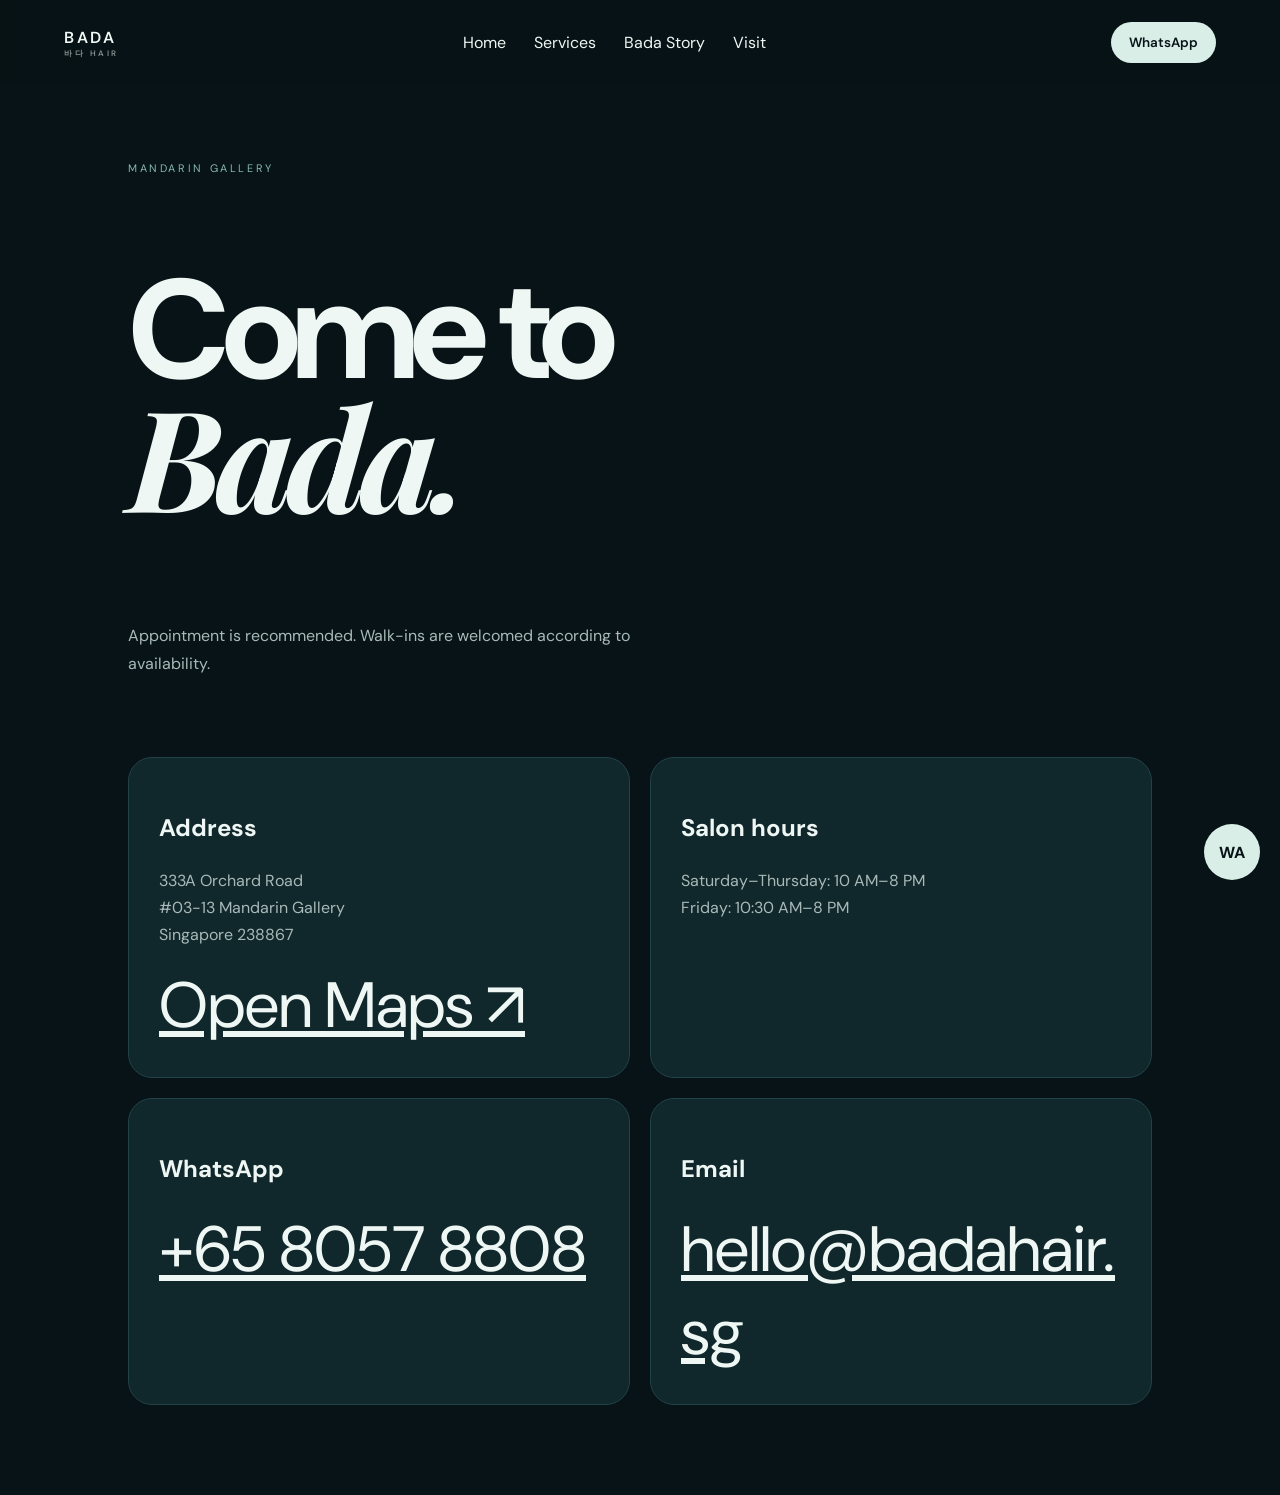
==== contact.html @ ffac12fa "Create Salon 2 contact and directions page" ====
<!doctype html><html><head><meta charset="utf-8"><meta name="viewport" content="width=device-width,initial-scale=1"><title>Visit Bada Hair</title><link rel="stylesheet" href="style.css"><link rel="stylesheet" href="site.css"></head><body><header><a class="logo" href="index.html">BADA<span>바다 HAIR</span></a><nav><a href="index.html">Home</a><a href="services.html">Services</a><a href="experience.html">Bada Story</a><a href="contact.html">Visit</a></nav><a class="navcta" href="https://wa.me/6580578808">WhatsApp</a></header><main class="page"><div class="page-hero"><p class="eyebrow">MANDARIN GALLERY</p><h1>Come to<br><i>Bada.</i></h1><p class="lead">Appointment is recommended. Walk-ins are welcomed according to availability.</p></div><div class="contact-grid"><article class="contact-card reveal"><h3>Address</h3><p>333A Orchard Road<br>#03-13 Mandarin Gallery<br>Singapore 238867</p><a class="big-link" href="https://www.google.com/maps/search/?api=1&query=333A%20Orchard%20Road%20Singapore%20238867">Open Maps ↗</a></article><article class="contact-card reveal"><h3>Salon hours</h3><p>Saturday–Thursday: 10 AM–8 PM<br>Friday: 10:30 AM–8 PM</p></article><article class="contact-card reveal"><h3>WhatsApp</h3><a class="big-link" href="https://wa.me/6580578808">+65 8057 8808</a></article><article class="contact-card reveal"><h3>Email</h3><a class="big-link" href="mailto:hello@badahair.sg">hello@badahair.sg</a></article></div></main><a class="float" href="https://wa.me/6580578808">WA</a><script src="site.js"></script></body></html>
---- style.css ----
@import url('https://fonts.googleapis.com/css2?family=DM+Sans:wght@400;600&family=Playfair+Display:ital,wght@0,500;1,500&display=swap');*{box-sizing:border-box}html{scroll-behavior:smooth}body{margin:0;background:#071316;color:#eef7f4;font-family:'DM Sans',sans-serif}header{position:fixed;z-index:5;top:0;width:100%;display:flex;justify-content:space-between;align-items:center;padding:22px 5vw;background:#071316b8;backdrop-filter:blur(16px)}a{color:inherit}.logo{text-decoration:none;font-weight:600;letter-spacing:.16em}.logo span{display:block;font-size:.5rem;opacity:.55}nav{display:none;gap:28px}nav a{text-decoration:none}.navcta,.btn{background:#d9eee6;color:#071316;padding:12px 18px;border-radius:999px;text-decoration:none;font-weight:600;font-size:.84rem}.hero{min-height:100svh;padding:145px 7vw 70px;display:flex;flex-direction:column;justify-content:center;position:relative;overflow:hidden}.orb{position:absolute;width:70vw;height:70vw;right:-30%;top:18%;border-radius:50%;background:radial-gradient(circle at 35% 30%,#a8ded1,transparent 35%),radial-gradient(circle,#185461,transparent 68%);opacity:.55;animation:float 9s infinite ease-in-out}.eyebrow{font-size:.68rem;letter-spacing:.24em;color:#86b9af;margin-bottom:22px}.hero h1,h2{font-size:clamp(3rem,11vw,8rem);line-height:.88;letter-spacing:-.055em;margin:0;position:relative}.hero i,h2 i{font-family:'Playfair Display',serif}.lead{max-width:560px;color:#a8bab8;line-height:1.7;margin:30px 0}.actions{display:flex;gap:14px;flex-wrap:wrap;align-items:center;position:relative}.ghost{text-decoration:none;padding:12px 4px;font-size:.85rem}.section,.split,.visit{padding:110px 7vw}.section{background:#0b1d20}.section h2{margin-bottom:55px}.cards{display:grid;gap:16px}.cards article{min-height:245px;padding:28px;border:1px solid #234247;border-radius:24px;background:linear-gradient(145deg,#10272b,#08171a);display:flex;flex-direction:column;justify-content:space-between;transition:.45s}.cards article:hover{transform:translateY(-8px);border-color:#6aa89c}.cards b{color:#6fb3a8}.cards h3{font-size:1.4rem}.cards p,.copy p,.visit p{color:#a8bab8;line-height:1.7}.split{display:grid;gap:50px;align-items:center}.copy{max-width:560px}.copy p{font-size:1.1rem}.visit{text-align:center;background:radial-gradient(circle at 50% 0,#173d42,#071316 60%)}.visit h2{font-size:clamp(2.8rem,9vw,6rem)}.visit .actions{justify-content:center}.float{position:fixed;z-index:6;right:20px;bottom:20px;width:56px;height:56px;border-radius:50%;display:grid;place-items:center;background:#d9eee6;color:#071316;text-decoration:none;font-weight:700}#loader{position:fixed;inset:0;background:#071316;z-index:20;display:grid;place-items:center;transition:opacity .8s}#loader span{letter-spacing:.35em}@keyframes float{50%{transform:translate(-25px,25px) scale(1.05)}}@media(min-width:800px){nav{display:flex}.cards{grid-template-columns:repeat(2,1fr)}.split{grid-template-columns:1fr 1fr}.hero{padding-left:10vw}}
---- site.css ----
:root{--accent:#8fd0c2;--line:#234247}.hero-meta{display:flex;gap:28px;flex-wrap:wrap;margin-top:70px;font-size:.65rem;letter-spacing:.18em;color:#7e9995}.marquee{overflow:hidden;border-block:1px solid var(--line);padding:18px 0;white-space:nowrap;background:#0b1d20}.marquee div{width:max-content;animation:marquee 28s linear infinite;letter-spacing:.25em;color:#6fb3a8}.feature{padding:110px 7vw;display:grid;gap:40px;align-items:center;background:radial-gradient(circle at 80% 40%,#173d42,#071316 55%)}.feature p{color:#a8bab8;line-height:1.8;max-width:560px}.feature h2{font-size:clamp(3rem,9vw,7rem)}.feature .btn{display:inline-block;margin-top:15px}.reveal{opacity:0;transform:translateY(35px);transition:opacity .8s ease,transform .8s ease}.reveal.visible{opacity:1;transform:none}.tilt{transform-style:preserve-3d;will-change:transform}.tilt a{color:var(--accent);text-decoration:none}.page{min-height:100svh;padding:150px 7vw 90px}.page-hero{max-width:900px;margin-bottom:80px}.page-hero h1{font-size:clamp(3.5rem,11vw,9rem);line-height:.88;letter-spacing:-.06em}.page-hero h1 i{font-family:'Playfair Display',serif}.service-list{display:grid;gap:18px}.service-row{display:grid;grid-template-columns:60px 1fr auto;gap:20px;align-items:start;padding:28px 0;border-top:1px solid var(--line)}.service-row h2{font-size:clamp(1.5rem,4vw,3rem);margin:0 0 8px}.service-row p{color:#a8bab8;line-height:1.7;max-width:650px}.service-row span{color:var(--accent)}.contact-grid{display:grid;gap:20px}.contact-card{padding:30px;border:1px solid var(--line);border-radius:24px;background:#10272b}.contact-card h3{font-size:1.5rem}.contact-card p{color:#a8bab8;line-height:1.7}.big-link{font-size:clamp(1.5rem,5vw,4rem);word-break:break-word}.page-nav{display:flex;gap:10px;flex-wrap:wrap;margin-top:50px}.page-nav a{padding:11px 15px;border:1px solid var(--line);border-radius:999px;text-decoration:none}.page-nav a:hover{background:#d9eee6;color:#071316}@keyframes marquee{to{transform:translateX(-50%)}}@media(min-width:800px){.feature{grid-template-columns:1fr 1fr}.service-list{max-width:1100px}.contact-grid{grid-template-columns:1fr 1fr}.page{padding-left:10vw;padding-right:10vw}}
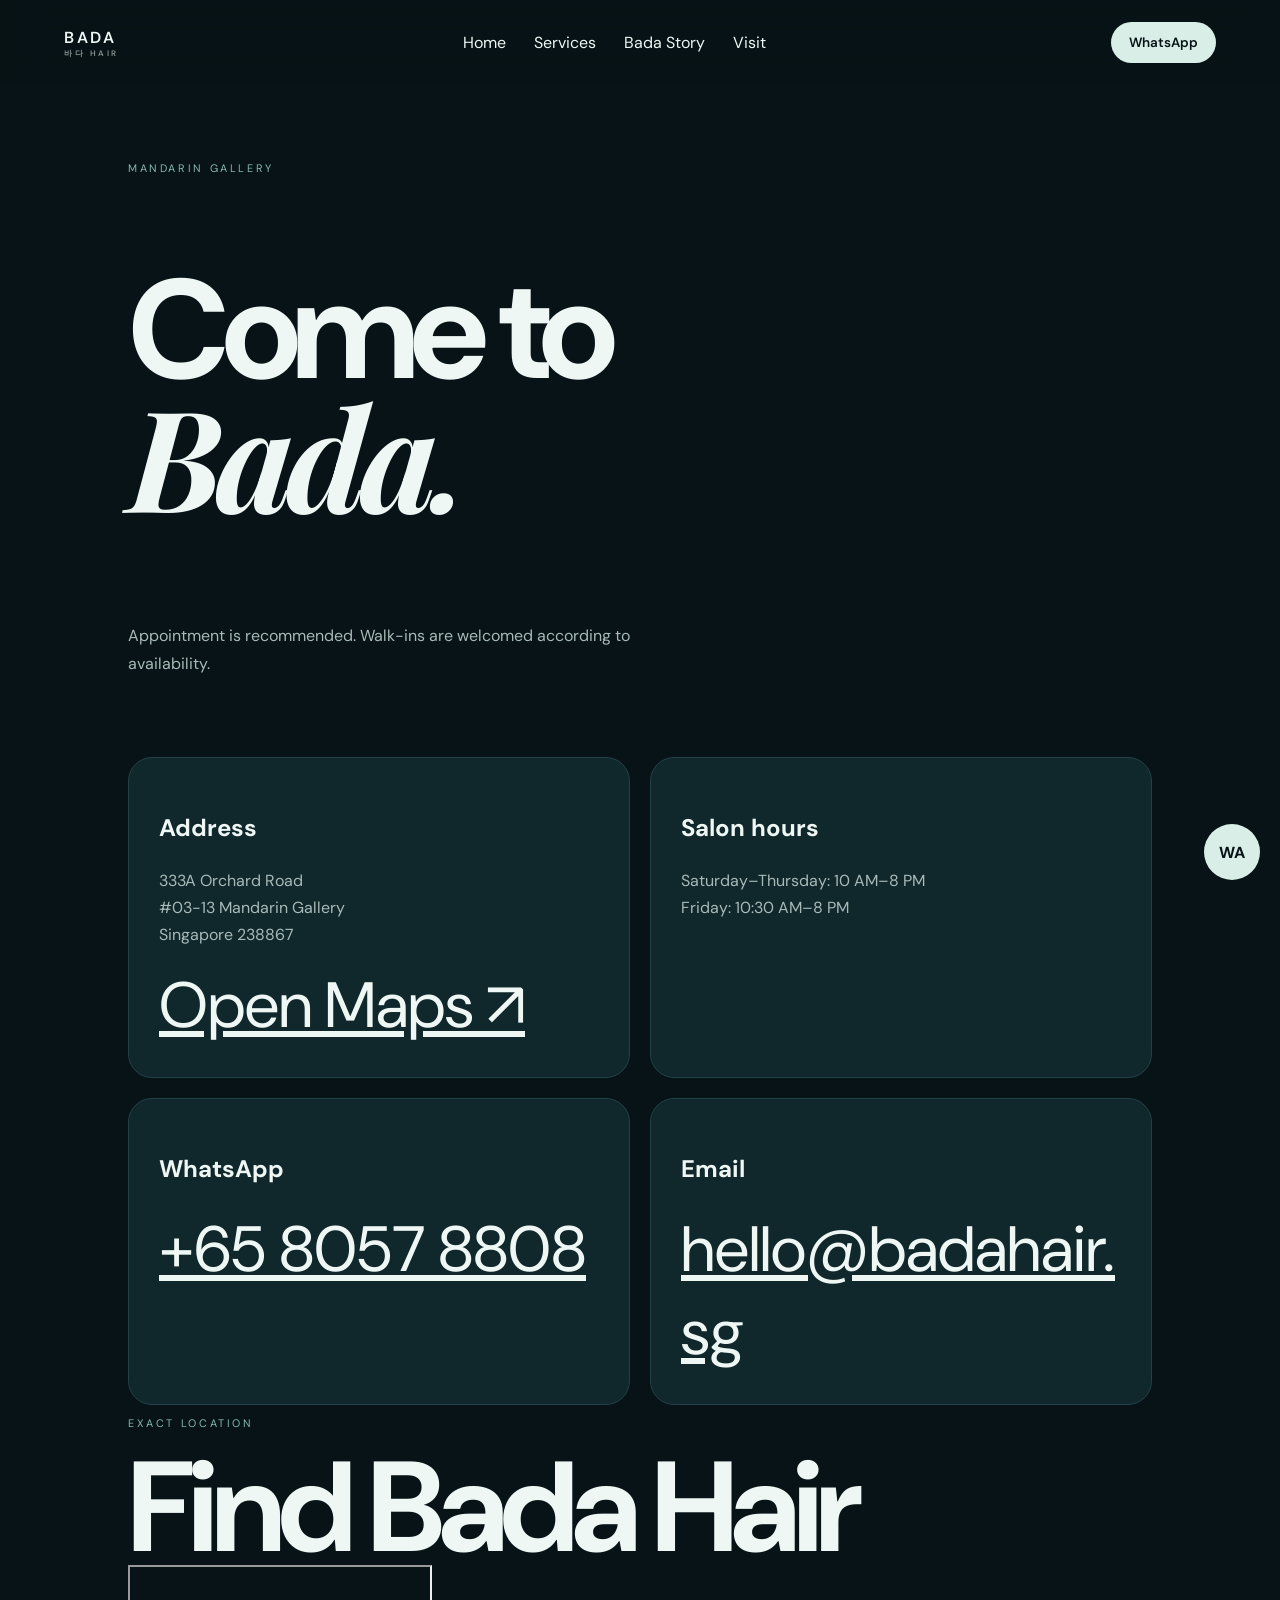
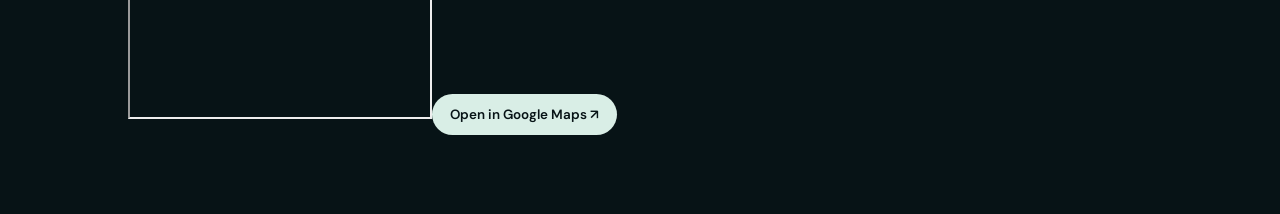
==== commit dac6b88c: "Upgrade Salon 2 contact page with exact embedded Google Maps and prefilled WhatsApp" ====
--- a/contact.html
+++ b/contact.html
@@ -1 +1 @@
-<!doctype html><html><head><meta charset="utf-8"><meta name="viewport" content="width=device-width,initial-scale=1"><title>Visit Bada Hair</title><link rel="stylesheet" href="style.css"><link rel="stylesheet" href="site.css"></head><body><header><a class="logo" href="index.html">BADA<span>바다 HAIR</span></a><nav><a href="index.html">Home</a><a href="services.html">Services</a><a href="experience.html">Bada Story</a><a href="contact.html">Visit</a></nav><a class="navcta" href="https://wa.me/6580578808">WhatsApp</a></header><main class="page"><div class="page-hero"><p class="eyebrow">MANDARIN GALLERY</p><h1>Come to<br><i>Bada.</i></h1><p class="lead">Appointment is recommended. Walk-ins are welcomed according to availability.</p></div><div class="contact-grid"><article class="contact-card reveal"><h3>Address</h3><p>333A Orchard Road<br>#03-13 Mandarin Gallery<br>Singapore 238867</p><a class="big-link" href="https://www.google.com/maps/search/?api=1&query=333A%20Orchard%20Road%20Singapore%20238867">Open Maps ↗</a></article><article class="contact-card reveal"><h3>Salon hours</h3><p>Saturday–Thursday: 10 AM–8 PM<br>Friday: 10:30 AM–8 PM</p></article><article class="contact-card reveal"><h3>WhatsApp</h3><a class="big-link" href="https://wa.me/6580578808">+65 8057 8808</a></article><article class="contact-card reveal"><h3>Email</h3><a class="big-link" href="mailto:hello@badahair.sg">hello@badahair.sg</a></article></div></main><a class="float" href="https://wa.me/6580578808">WA</a><script src="site.js"></script></body></html>+<!doctype html><html lang="en"><head><meta charset="utf-8"><meta name="viewport" content="width=device-width,initial-scale=1"><title>Visit Bada Hair</title><link rel="stylesheet" href="style.css"><link rel="stylesheet" href="site.css"></head><body><div id="loader"><strong>BADA</strong><span>바다 · HAIR & BEAUTY</span></div><header><a class="logo" href="index.html">BADA<span>바다 HAIR</span></a><nav><a href="index.html">Home</a><a href="services.html">Services</a><a href="experience.html">Bada Story</a><a href="contact.html">Visit</a></nav><a class="navcta" href="https://wa.me/6580578808?text=Hi%20Bada%20Hair%2C%20I%27d%20like%20to%20book%20an%20appointment.">WhatsApp</a></header><main class="page"><div class="page-hero"><p class="eyebrow">MANDARIN GALLERY</p><h1>Come to<br><i>Bada.</i></h1><p class="lead">Appointment is recommended. Walk-ins are welcomed according to availability.</p></div><div class="contact-grid"><article class="contact-card reveal"><h3>Address</h3><p>333A Orchard Road<br>#03-13 Mandarin Gallery<br>Singapore 238867</p><a class="big-link" href="https://www.google.com/maps/search/?api=1&query=333A%20Orchard%20Road%20Singapore%20238867">Open Maps ↗</a></article><article class="contact-card reveal"><h3>Salon hours</h3><p>Saturday–Thursday: 10 AM–8 PM<br>Friday: 10:30 AM–8 PM</p></article><article class="contact-card reveal"><h3>WhatsApp</h3><a class="big-link" href="https://wa.me/6580578808?text=Hi%20Bada%20Hair%2C%20I%27d%20like%20to%20book%20an%20appointment.">+65 8057 8808</a></article><article class="contact-card reveal"><h3>Email</h3><a class="big-link" href="mailto:hello@badahair.sg">hello@badahair.sg</a></article></div><section class="map-block reveal"><p class="eyebrow">EXACT LOCATION</p><h2>Find Bada Hair</h2><iframe title="Bada Hair map" src="https://www.google.com/maps?q=333A%20Orchard%20Road%20Singapore%20238867&output=embed" loading="lazy" allowfullscreen></iframe><a class="btn" href="https://www.google.com/maps/search/?api=1&query=333A%20Orchard%20Road%20Singapore%20238867">Open in Google Maps ↗</a></section></main><a class="float" href="https://wa.me/6580578808?text=Hi%20Bada%20Hair%2C%20I%27d%20like%20to%20book%20an%20appointment.">WA</a><script src="site.js"></script></body></html>
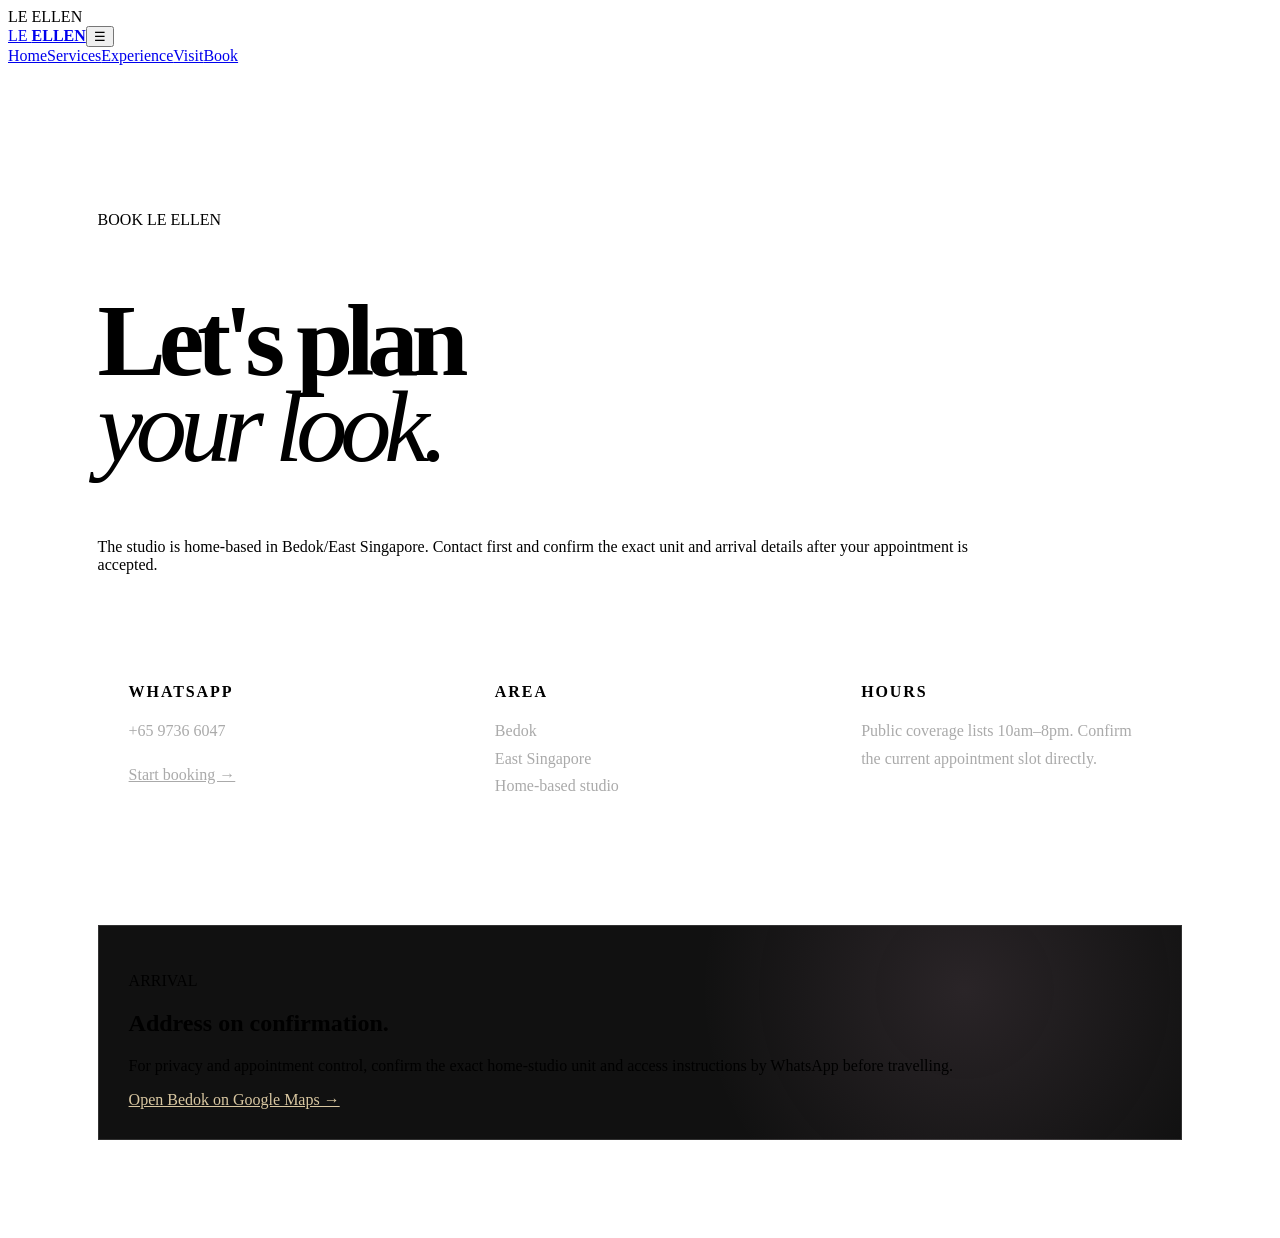
==== commit 30c772ad: "Correct contact page from stale Bada content to Le Ellen" ====
--- a/contact.html
+++ b/contact.html
@@ -1 +1 @@
-<!doctype html><html lang="en"><head><meta charset="utf-8"><meta name="viewport" content="width=device-width,initial-scale=1"><title>Visit Bada Hair</title><link rel="stylesheet" href="style.css"><link rel="stylesheet" href="site.css"></head><body><div id="loader"><strong>BADA</strong><span>바다 · HAIR & BEAUTY</span></div><header><a class="logo" href="index.html">BADA<span>바다 HAIR</span></a><nav><a href="index.html">Home</a><a href="services.html">Services</a><a href="experience.html">Bada Story</a><a href="contact.html">Visit</a></nav><a class="navcta" href="https://wa.me/6580578808?text=Hi%20Bada%20Hair%2C%20I%27d%20like%20to%20book%20an%20appointment.">WhatsApp</a></header><main class="page"><div class="page-hero"><p class="eyebrow">MANDARIN GALLERY</p><h1>Come to<br><i>Bada.</i></h1><p class="lead">Appointment is recommended. Walk-ins are welcomed according to availability.</p></div><div class="contact-grid"><article class="contact-card reveal"><h3>Address</h3><p>333A Orchard Road<br>#03-13 Mandarin Gallery<br>Singapore 238867</p><a class="big-link" href="https://www.google.com/maps/search/?api=1&query=333A%20Orchard%20Road%20Singapore%20238867">Open Maps ↗</a></article><article class="contact-card reveal"><h3>Salon hours</h3><p>Saturday–Thursday: 10 AM–8 PM<br>Friday: 10:30 AM–8 PM</p></article><article class="contact-card reveal"><h3>WhatsApp</h3><a class="big-link" href="https://wa.me/6580578808?text=Hi%20Bada%20Hair%2C%20I%27d%20like%20to%20book%20an%20appointment.">+65 8057 8808</a></article><article class="contact-card reveal"><h3>Email</h3><a class="big-link" href="mailto:hello@badahair.sg">hello@badahair.sg</a></article></div><section class="map-block reveal"><p class="eyebrow">EXACT LOCATION</p><h2>Find Bada Hair</h2><iframe title="Bada Hair map" src="https://www.google.com/maps?q=333A%20Orchard%20Road%20Singapore%20238867&output=embed" loading="lazy" allowfullscreen></iframe><a class="btn" href="https://www.google.com/maps/search/?api=1&query=333A%20Orchard%20Road%20Singapore%20238867">Open in Google Maps ↗</a></section></main><a class="float" href="https://wa.me/6580578808?text=Hi%20Bada%20Hair%2C%20I%27d%20like%20to%20book%20an%20appointment.">WA</a><script src="site.js"></script></body></html>+<!doctype html><html lang="en"><head><meta charset="utf-8"><meta name="viewport" content="width=device-width,initial-scale=1"><title>Le Ellen — Visit & Book</title><meta name="viewport" content="width=device-width,initial-scale=1"><link rel="stylesheet" href="https://raw.githubusercontent.com/my-business-page/Salon-1/main/premium.css"><style>.page{padding:130px 7vw 90px;min-height:100vh}.page-hero{max-width:900px;margin-bottom:65px}.page h1{font-size:clamp(3.5rem,8vw,8rem);line-height:.84;letter-spacing:-.07em}.page h1 i{font-family:Georgia,serif;font-weight:400}.contact{display:grid;grid-template-columns:repeat(3,1fr);gap:14px}.box{padding:30px;min-height:210px;border:1px solid #fff2;background:#ffffff08}.box h2{font-size:1rem;text-transform:uppercase;letter-spacing:.12em}.box p,.box a{color:#aaa;line-height:1.7}.map{margin-top:14px;padding:30px;border:1px solid #fff2;background:radial-gradient(circle at 80% 30%,#c9a1b822,transparent 30%),#111}.map a{color:#d9c7a1}.reveal{opacity:0;transform:translateY(38px);transition:.8s}.reveal.visible{opacity:1;transform:none}@media(max-width:700px){.page{padding:105px 22px 70px}.contact{grid-template-columns:1fr}}</style></head><body><div class="loader"><span>LE ELLEN</span></div><header class="site-header"><a class="brand" href="index.html">LE <b>ELLEN</b></a><button class="menu">☰</button><nav><a href="index.html">Home</a><a href="services.html">Services</a><a href="experience.html">Experience</a><a href="contact.html">Visit</a><a class="nav-cta" href="https://wa.me/6597366047">Book</a></nav></header><main class="page"><div class="page-hero"><p class="eyebrow">BOOK LE ELLEN</p><h1>Let's plan<br><i>your look.</i></h1><p class="lead">The studio is home-based in Bedok/East Singapore. Contact first and confirm the exact unit and arrival details after your appointment is accepted.</p></div><div class="contact"><article class="box reveal"><h2>WhatsApp</h2><p>+65 9736 6047</p><a href="https://wa.me/6597366047?text=Hi%20Le%20Ellen%2C%20I%20would%20like%20to%20book%20an%20appointment.">Start booking →</a></article><article class="box reveal"><h2>Area</h2><p>Bedok<br>East Singapore<br>Home-based studio</p></article><article class="box reveal"><h2>Hours</h2><p>Public coverage lists 10am–8pm. Confirm the current appointment slot directly.</p></article></div><section class="map reveal"><p class="eyebrow">ARRIVAL</p><h2>Address on confirmation.</h2><p>For privacy and appointment control, confirm the exact home-studio unit and access instructions by WhatsApp before travelling.</p><a href="https://www.google.com/maps/search/?api=1&query=Bedok+Singapore">Open Bedok on Google Maps →</a></section></main><script src="https://raw.githubusercontent.com/my-business-page/Salon-1/main/premium.js"></script><script>const io=new IntersectionObserver(es=>es.forEach(e=>e.target.classList.toggle('visible',e.isIntersecting)),{threshold:.15});document.querySelectorAll('.reveal').forEach((e,i)=>{e.style.transitionDelay=i*70+'ms';io.observe(e)});</script></body></html>
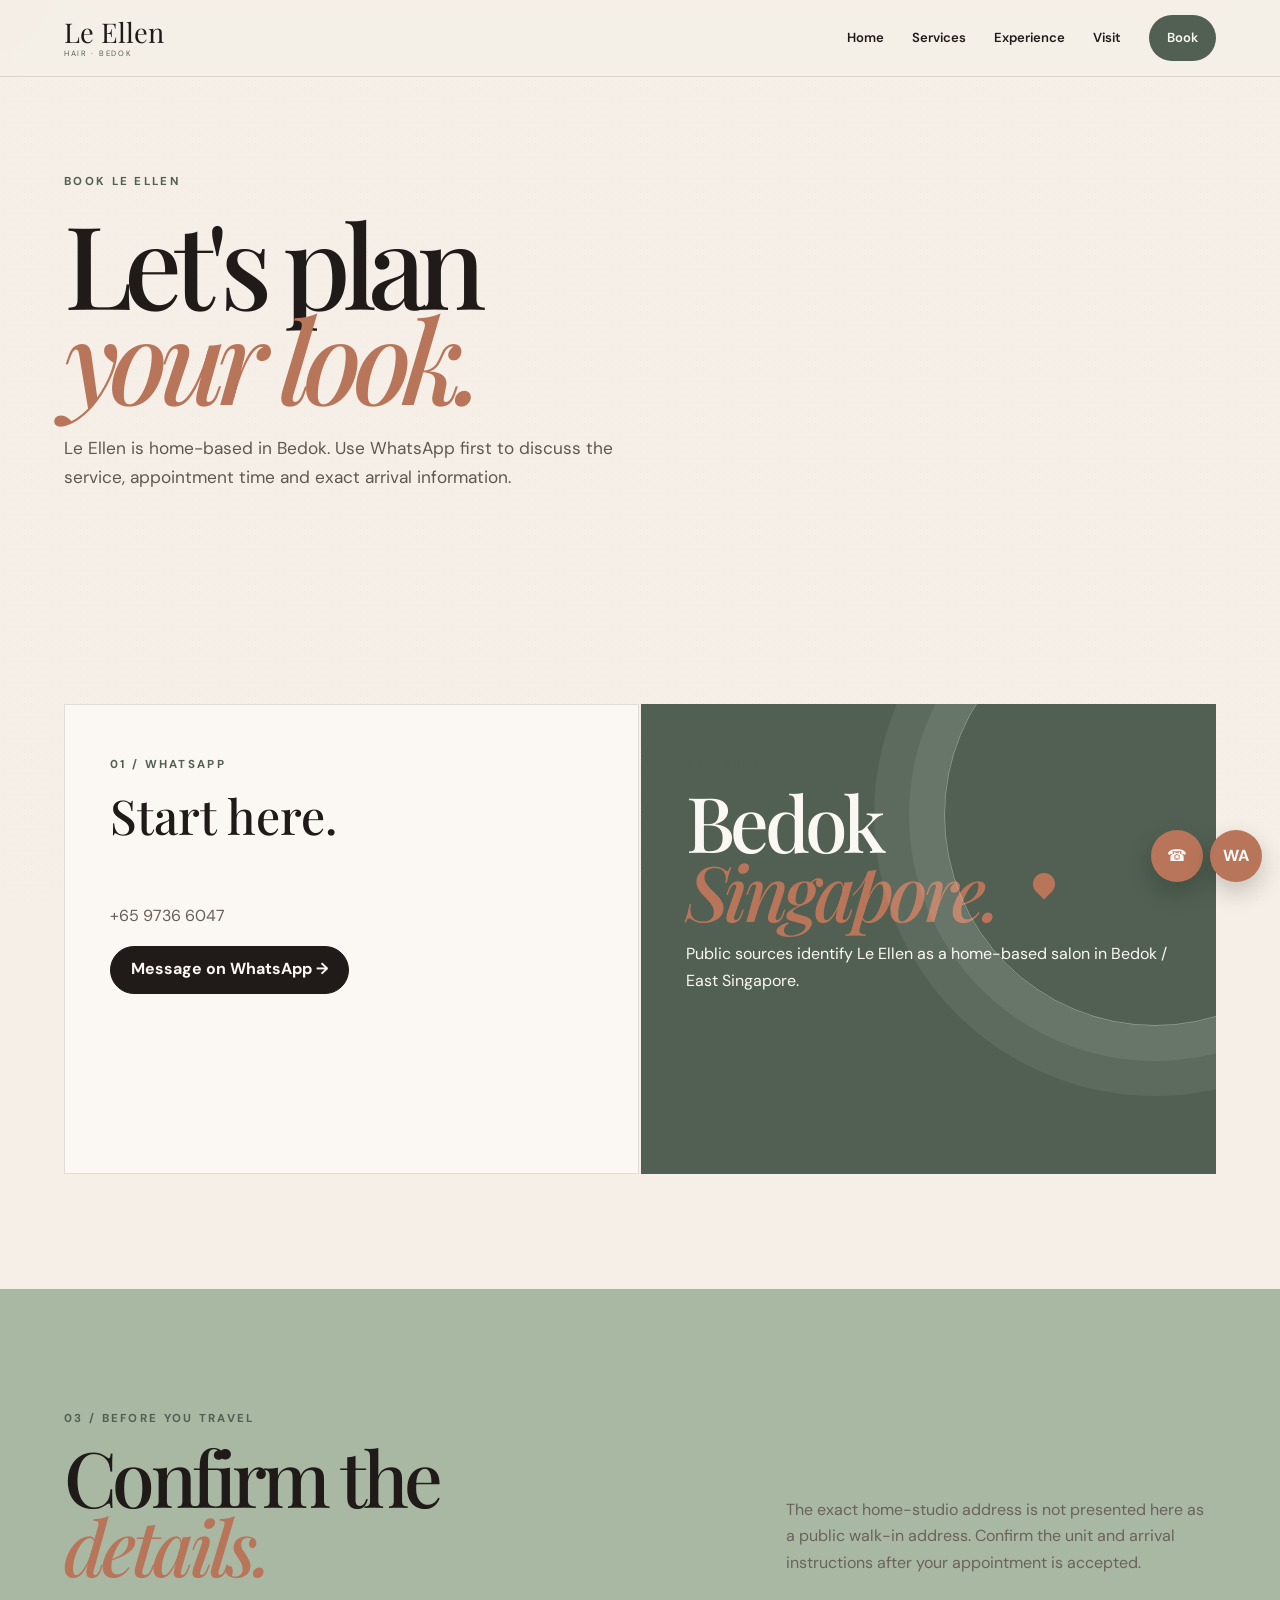
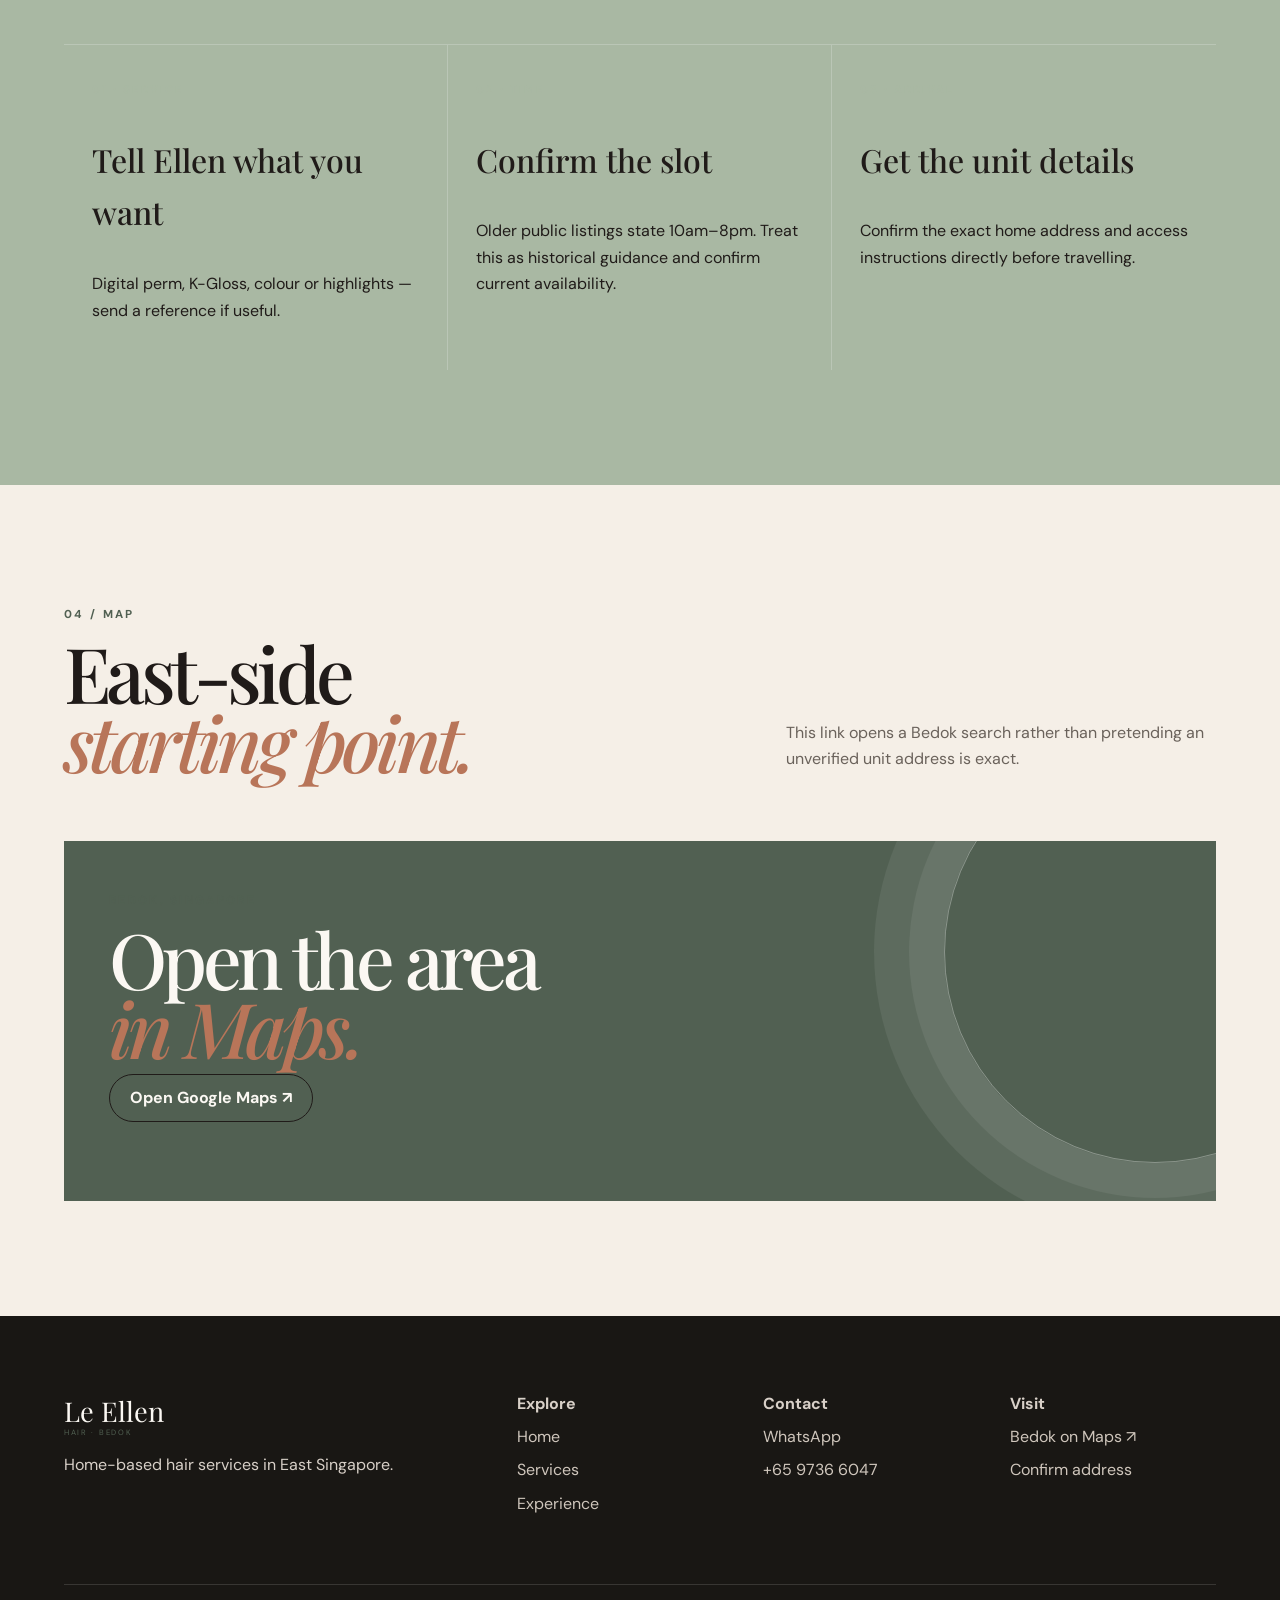
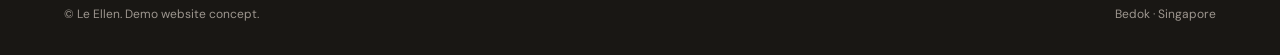
==== commit fd2f8f11: "Rebuild Salon-2 contact and visit page" ====
--- a/contact.html
+++ b/contact.html
@@ -1 +1 @@
-<!doctype html><html lang="en"><head><meta charset="utf-8"><meta name="viewport" content="width=device-width,initial-scale=1"><title>Le Ellen — Visit & Book</title><meta name="viewport" content="width=device-width,initial-scale=1"><link rel="stylesheet" href="https://raw.githubusercontent.com/my-business-page/Salon-1/main/premium.css"><style>.page{padding:130px 7vw 90px;min-height:100vh}.page-hero{max-width:900px;margin-bottom:65px}.page h1{font-size:clamp(3.5rem,8vw,8rem);line-height:.84;letter-spacing:-.07em}.page h1 i{font-family:Georgia,serif;font-weight:400}.contact{display:grid;grid-template-columns:repeat(3,1fr);gap:14px}.box{padding:30px;min-height:210px;border:1px solid #fff2;background:#ffffff08}.box h2{font-size:1rem;text-transform:uppercase;letter-spacing:.12em}.box p,.box a{color:#aaa;line-height:1.7}.map{margin-top:14px;padding:30px;border:1px solid #fff2;background:radial-gradient(circle at 80% 30%,#c9a1b822,transparent 30%),#111}.map a{color:#d9c7a1}.reveal{opacity:0;transform:translateY(38px);transition:.8s}.reveal.visible{opacity:1;transform:none}@media(max-width:700px){.page{padding:105px 22px 70px}.contact{grid-template-columns:1fr}}</style></head><body><div class="loader"><span>LE ELLEN</span></div><header class="site-header"><a class="brand" href="index.html">LE <b>ELLEN</b></a><button class="menu">☰</button><nav><a href="index.html">Home</a><a href="services.html">Services</a><a href="experience.html">Experience</a><a href="contact.html">Visit</a><a class="nav-cta" href="https://wa.me/6597366047">Book</a></nav></header><main class="page"><div class="page-hero"><p class="eyebrow">BOOK LE ELLEN</p><h1>Let's plan<br><i>your look.</i></h1><p class="lead">The studio is home-based in Bedok/East Singapore. Contact first and confirm the exact unit and arrival details after your appointment is accepted.</p></div><div class="contact"><article class="box reveal"><h2>WhatsApp</h2><p>+65 9736 6047</p><a href="https://wa.me/6597366047?text=Hi%20Le%20Ellen%2C%20I%20would%20like%20to%20book%20an%20appointment.">Start booking →</a></article><article class="box reveal"><h2>Area</h2><p>Bedok<br>East Singapore<br>Home-based studio</p></article><article class="box reveal"><h2>Hours</h2><p>Public coverage lists 10am–8pm. Confirm the current appointment slot directly.</p></article></div><section class="map reveal"><p class="eyebrow">ARRIVAL</p><h2>Address on confirmation.</h2><p>For privacy and appointment control, confirm the exact home-studio unit and access instructions by WhatsApp before travelling.</p><a href="https://www.google.com/maps/search/?api=1&query=Bedok+Singapore">Open Bedok on Google Maps →</a></section></main><script src="https://raw.githubusercontent.com/my-business-page/Salon-1/main/premium.js"></script><script>const io=new IntersectionObserver(es=>es.forEach(e=>e.target.classList.toggle('visible',e.isIntersecting)),{threshold:.15});document.querySelectorAll('.reveal').forEach((e,i)=>{e.style.transitionDelay=i*70+'ms';io.observe(e)});</script></body></html>+<!doctype html><html lang="en"><head><meta charset="utf-8"><meta name="viewport" content="width=device-width,initial-scale=1"><meta name="description" content="Contact Le Ellen in Bedok, Singapore. WhatsApp +65 9736 6047 for appointments and exact arrival details."><title>Le Ellen — Visit & Book</title><link rel="stylesheet" href="salon2.css"></head><body><div class="cursor-glow"></div><div class="loader"><div class="loader-mark">Le Ellen</div></div><header class="header"><div class="nav"><a class="logo" href="index.html">Le Ellen<small>Hair · Bedok</small></a><button class="menu" aria-label="Open menu" aria-expanded="false">☰</button><nav class="links"><a href="index.html">Home</a><a href="services.html">Services</a><a href="experience.html">Experience</a><a href="contact.html">Visit</a><a class="pill" href="https://wa.me/6597366047">Book</a></nav></div></header><main><section class="page-hero"><span class="kicker reveal">Book Le Ellen</span><h1 class="reveal">Let's plan<br><em>your look.</em></h1><p class="lead reveal">Le Ellen is home-based in Bedok. Use WhatsApp first to discuss the service, appointment time and exact arrival information.</p></section><section class="section"><div class="location"><article class="visit-card reveal"><span class="kicker">01 / WhatsApp</span><h3>Start here.</h3><p>+65 9736 6047</p><a class="button primary" href="https://wa.me/6597366047?text=Hi%20Le%20Ellen%2C%20I%20would%20like%20to%20book%20an%20appointment.%20My%20hair%20is%20%E2%80%A6%20and%20I%27m%20looking%20for%20%E2%80%A6">Message on WhatsApp →</a></article><article class="map-card reveal"><span class="kicker">02 / Area</span><h2>Bedok<br><em>Singapore.</em></h2><p>Public sources identify Le Ellen as a home-based salon in Bedok / East Singapore.</p><div class="map-pin"></div></article></div></section><section class="section sage"><div class="section-head reveal"><div><span class="kicker">03 / Before you travel</span><h2>Confirm the<br><em>details.</em></h2></div><p class="section-intro">The exact home-studio address is not presented here as a public walk-in address. Confirm the unit and arrival instructions after your appointment is accepted.</p></div><div class="process"><article class="step reveal"><b>01 · SERVICE</b><h3>Tell Ellen what you want</h3><p>Digital perm, K-Gloss, colour or highlights — send a reference if useful.</p></article><article class="step reveal"><b>02 · TIME</b><h3>Confirm the slot</h3><p>Older public listings state 10am–8pm. Treat this as historical guidance and confirm current availability.</p></article><article class="step reveal"><b>03 · ARRIVAL</b><h3>Get the unit details</h3><p>Confirm the exact home address and access instructions directly before travelling.</p></article></div></section><section class="section"><div class="section-head reveal"><div><span class="kicker">04 / Map</span><h2>East-side<br><em>starting point.</em></h2></div><p class="section-intro">This link opens a Bedok search rather than pretending an unverified unit address is exact.</p></div><div class="map-card reveal" style="min-height:360px"><span class="kicker">Bedok, Singapore</span><h2>Open the area<br><em>in Maps.</em></h2><a class="button" href="https://www.google.com/maps/search/?api=1&query=Bedok+Singapore">Open Google Maps ↗</a></div></section></main><footer class="footer"><div class="footer-grid"><div><a class="logo" href="index.html">Le Ellen<small>Hair · Bedok</small></a><p>Home-based hair services in East Singapore.</p></div><div><b>Explore</b><a href="index.html">Home</a><a href="services.html">Services</a><a href="experience.html">Experience</a></div><div><b>Contact</b><a href="https://wa.me/6597366047">WhatsApp</a><a href="tel:+6597366047">+65 9736 6047</a></div><div><b>Visit</b><a href="https://www.google.com/maps/search/?api=1&query=Bedok+Singapore">Bedok on Maps ↗</a><a href="https://wa.me/6597366047">Confirm address</a></div></div><div class="copyright"><span>© Le Ellen. Demo website concept.</span><span>Bedok · Singapore</span></div></footer><div class="floating"><a href="tel:+6597366047">☎</a><a href="https://wa.me/6597366047">WA</a></div><script src="salon2.js"></script></body></html>
--- a/salon2.css
+++ b/salon2.css
@@ -0,0 +1,2 @@
+@import url('https://fonts.googleapis.com/css2?family=DM+Sans:wght@400;500;600;700&family=Playfair+Display:ital,wght@0,500;0,600;1,500;1,600&display=swap');
+:root{--ink:#201b19;--paper:#f5efe7;--cream:#fbf8f3;--sage:#a9b8a3;--moss:#516052;--clay:#b87559;--line:#201b1920;--white:#fffdfa;--serif:'Playfair Display',Georgia,serif;--sans:'DM Sans',system-ui,sans-serif}*{box-sizing:border-box}html{scroll-behavior:smooth}body{margin:0;background:var(--paper);color:var(--ink);font-family:var(--sans);line-height:1.65;overflow-x:hidden}body:before{content:'';position:fixed;inset:0;pointer-events:none;opacity:.22;background-image:radial-gradient(#201b1920 .7px,transparent .7px);background-size:7px 7px;z-index:-1}a{color:inherit}button{font:inherit}.loader{position:fixed;inset:0;background:var(--moss);color:var(--cream);z-index:100;display:grid;place-items:center;transition:opacity .7s,visibility .7s}.loader.hide{opacity:0;visibility:hidden}.loader-mark{font-family:var(--serif);font-size:clamp(2.8rem,12vw,7rem);font-style:italic;letter-spacing:-.05em}.loader-mark:after{content:'';display:block;width:48px;height:2px;background:var(--clay);margin:18px auto 0;animation:loadline 1.2s ease-in-out infinite alternate}@keyframes loadline{from{width:24px}to{width:90px}}.topbar{font-size:.7rem;letter-spacing:.16em;text-transform:uppercase;padding:9px 5vw;background:var(--ink);color:var(--cream);display:flex;justify-content:space-between}.header{position:sticky;top:0;z-index:50;background:#f5efe7e8;backdrop-filter:blur(18px);border-bottom:1px solid var(--line)}.nav{height:76px;max-width:1400px;margin:auto;padding:0 5vw;display:flex;align-items:center;justify-content:space-between}.logo{font-family:var(--serif);font-size:1.7rem;text-decoration:none;line-height:1}.logo small{display:block;font-family:var(--sans);font-size:.48rem;letter-spacing:.22em;text-transform:uppercase;color:var(--moss);margin-top:4px}.links{display:flex;gap:28px;align-items:center}.links a{text-decoration:none;font-size:.82rem;font-weight:600}.links a:not(.pill){position:relative}.links a:not(.pill):after{content:'';position:absolute;left:0;bottom:-6px;width:100%;height:1px;background:var(--clay);transform:scaleX(0);transform-origin:right;transition:.35s}.links a:hover:after{transform:scaleX(1);transform-origin:left}.pill{background:var(--moss);color:var(--cream);padding:12px 18px;border-radius:100px}.menu{display:none;border:1px solid var(--line);background:transparent;border-radius:50%;width:44px;height:44px}.hero{min-height:calc(100svh - 109px);max-width:1500px;margin:auto;padding:70px 5vw 90px;display:grid;grid-template-columns:1.05fr .95fr;gap:5vw;align-items:center;position:relative}.hero-copy{position:relative;z-index:2}.kicker{font-size:.72rem;letter-spacing:.2em;text-transform:uppercase;font-weight:700;color:var(--moss)}h1,h2,h3{font-weight:500}h1{font-family:var(--serif);font-size:clamp(4rem,9vw,9.5rem);line-height:.82;letter-spacing:-.075em;margin:22px 0 30px}h1 em,h2 em{color:var(--clay);font-weight:500}.lead{font-size:1.08rem;max-width:610px;color:#5f5852}.actions{display:flex;gap:12px;flex-wrap:wrap;margin-top:30px}.button{display:inline-flex;align-items:center;justify-content:center;min-height:48px;padding:0 20px;border-radius:100px;text-decoration:none;font-weight:700;border:1px solid var(--ink);transition:transform .3s,background .3s,color .3s}.button.primary{background:var(--ink);color:var(--cream)}.button.ghost{background:transparent}.button:hover{transform:translateY(-3px)}.hero-art{min-height:560px;position:relative;display:grid;place-items:center}.portrait{width:min(78%,510px);aspect-ratio:.78;border-radius:48% 52% 45% 55%/35% 36% 64% 65%;background:linear-gradient(145deg,#d7c9b6,#a9b8a3 43%,#516052 90%);position:relative;transform:rotate(6deg);box-shadow:30px 35px 0 #b8755933}.portrait:before{content:'';position:absolute;inset:10%;border-radius:inherit;border:1px solid #fff8;transform:rotate(-12deg)}.portrait:after{content:'LE ELLEN';position:absolute;bottom:12%;right:-18%;font-family:var(--serif);font-size:clamp(2rem,5vw,4rem);font-style:italic;color:var(--cream);transform:rotate(-90deg);transform-origin:center}.orbit{position:absolute;width:90%;aspect-ratio:1;border:1px solid var(--clay);border-radius:50%;transform:rotate(-20deg);animation:orbit 16s linear infinite}.orbit i{position:absolute;width:13px;height:13px;border-radius:50%;background:var(--clay);top:6%;left:30%}.spark{position:absolute;width:90px;height:90px;border:1px solid var(--moss);right:2%;top:10%;transform:rotate(45deg)}@keyframes orbit{to{transform:rotate(340deg)}}.section{padding:115px 5vw;max-width:1500px;margin:auto}.section.full{max-width:none}.sage{background:var(--sage)}.ink{background:var(--ink);color:var(--cream)}.section-head{display:flex;justify-content:space-between;gap:30px;align-items:end;margin-bottom:52px}.section h2{font-family:var(--serif);font-size:clamp(3rem,6vw,6.4rem);line-height:.9;letter-spacing:-.06em;margin:12px 0}.section-intro{max-width:430px;color:#6a625b}.ink .section-intro{color:#cfc6bc}.service-grid{display:grid;grid-template-columns:repeat(4,1fr);gap:1px;background:var(--ink)}.service{background:var(--cream);min-height:360px;padding:28px;position:relative;overflow:hidden;transition:transform .45s}.service:nth-child(2){transform:translateY(35px)}.service:nth-child(4){transform:translateY(70px)}.service:hover{transform:translateY(-8px)}.service-num{font-family:var(--serif);font-size:1.1rem;color:var(--clay)}.service h3{font-family:var(--serif);font-size:2rem;margin:60px 0 12px}.service p{color:#6a625b}.service-art{position:absolute;right:-30px;bottom:-35px;width:145px;height:145px;border:1px solid var(--clay);border-radius:50%}.service-art:before,.service-art:after{content:'';position:absolute;inset:24px;border:1px solid var(--moss);border-radius:48% 52%}.service-art:after{transform:rotate(55deg)}.editorial{display:grid;grid-template-columns:.7fr 1.3fr;gap:8vw;align-items:start}.big-quote{font-family:var(--serif);font-size:clamp(2.5rem,5vw,5.8rem);line-height:.95;margin:0}.process{display:grid;grid-template-columns:repeat(3,1fr);gap:0;border-top:1px solid #fff3}.step{padding:30px 28px;border-right:1px solid #fff3;min-height:250px}.step:last-child{border-right:0}.step b{font-size:.7rem;letter-spacing:.18em;color:var(--sage)}.step h3{font-family:var(--serif);font-size:2rem}.marquee{overflow:hidden;white-space:nowrap;background:var(--clay);color:var(--cream);font-family:var(--serif);font-size:clamp(2rem,5vw,5rem);padding:15px 0}.marquee span{display:inline-block;padding-right:40px;animation:marquee 22s linear infinite}@keyframes marquee{to{transform:translateX(-50%)}}.faq details{border-top:1px solid var(--line);padding:22px 0}.faq summary{cursor:pointer;font-family:var(--serif);font-size:1.5rem}.location{display:grid;grid-template-columns:1fr 1fr;gap:2px}.map-card,.visit-card{min-height:470px;padding:45px}.map-card{background:var(--moss);color:var(--cream);position:relative;overflow:hidden}.map-card:before{content:'';position:absolute;width:420px;height:420px;border:1px solid #fff5;border-radius:50%;right:-150px;top:-100px;box-shadow:0 0 0 35px #fff1,0 0 0 70px #fff1}.map-pin{position:absolute;right:28%;top:36%;width:22px;height:22px;background:var(--clay);border-radius:50% 50% 50% 0;transform:rotate(-45deg)}.visit-card{background:var(--cream);border:1px solid var(--line)}.visit-card h3{font-family:var(--serif);font-size:3rem;margin-top:0}.visit-card p{color:#675f58}.footer{background:#191714;color:#d8d0c8;padding:75px 5vw 30px}.footer-grid{max-width:1400px;margin:auto;display:grid;grid-template-columns:2fr repeat(3,1fr);gap:40px}.footer .logo{color:var(--cream)}.footer a{display:block;text-decoration:none;margin:7px 0;color:#cfc6bc}.copyright{max-width:1400px;margin:60px auto 0;padding-top:20px;border-top:1px solid #fff2;font-size:.75rem;color:#9d968f;display:flex;justify-content:space-between}.floating{position:fixed;right:18px;bottom:18px;z-index:45;display:flex;gap:7px}.floating a{width:52px;height:52px;border-radius:50%;display:grid;place-items:center;background:var(--clay);color:var(--cream);text-decoration:none;font-weight:800;box-shadow:0 10px 25px #0003}.page-hero{padding:90px 5vw 80px;max-width:1500px;margin:auto;position:relative}.page-hero h1{max-width:950px}.service-list{max-width:1100px;margin:auto}.service-row{display:grid;grid-template-columns:90px 1fr 170px;gap:30px;padding:35px 0;border-top:1px solid var(--line);align-items:start}.service-row:last-child{border-bottom:1px solid var(--line)}.service-row .num{font-family:var(--serif);font-size:1.5rem;color:var(--clay)}.service-row h2{font-family:var(--serif);font-size:2.5rem;margin:0 0 10px}.service-row p{color:#665f58;margin:0;max-width:650px}.tag{font-size:.7rem;text-transform:uppercase;letter-spacing:.12em;color:var(--moss);padding-top:8px}.reveal{opacity:0;transform:translateY(34px);transition:opacity .75s ease,transform .75s ease}.reveal.in{opacity:1;transform:none}.reveal.out{opacity:0;transform:translateY(-28px)}.cursor-glow{position:fixed;width:180px;height:180px;border-radius:50%;background:radial-gradient(circle,#b8755918,transparent 65%);pointer-events:none;z-index:1;transform:translate(-50%,-50%)}@media(max-width:900px){.topbar{display:none}.nav{height:68px}.links{display:none;position:absolute;top:68px;left:12px;right:12px;background:var(--cream);border:1px solid var(--line);padding:18px;border-radius:18px;flex-direction:column;align-items:stretch;box-shadow:0 18px 50px #0002}.links.open{display:flex}.menu{display:block}.hero{grid-template-columns:1fr;padding-top:55px}.hero-art{min-height:430px}.service-grid{grid-template-columns:1fr 1fr}.service:nth-child(2),.service:nth-child(4){transform:none}.editorial{grid-template-columns:1fr;gap:35px}.location{grid-template-columns:1fr}.process{grid-template-columns:1fr}.step{border-right:0;border-bottom:1px solid #fff3}.footer-grid{grid-template-columns:1fr 1fr}}@media(max-width:560px){.nav{padding:0 22px}.hero,.section,.page-hero{padding-left:22px;padding-right:22px}.hero{padding-top:48px}.hero-art{min-height:350px}.portrait{width:76%}.section{padding-top:80px;padding-bottom:80px}.section-head{display:block}.service-grid{grid-template-columns:1fr}.service{min-height:290px}.service h3{margin-top:45px}.service-row{grid-template-columns:45px 1fr;gap:15px;padding:27px 0}.service-row .tag{grid-column:2}.map-card,.visit-card{min-height:390px;padding:30px}.footer{padding-left:22px;padding-right:22px}.footer-grid{grid-template-columns:1fr}.copyright{display:block}.copyright span{display:block;margin-top:8px}h1{font-size:clamp(3.5rem,18vw,6rem)}}@media(prefers-reduced-motion:reduce){*,*:before,*:after{scroll-behavior:auto!important;animation:none!important;transition-duration:.01ms!important}.cursor-glow{display:none}}
